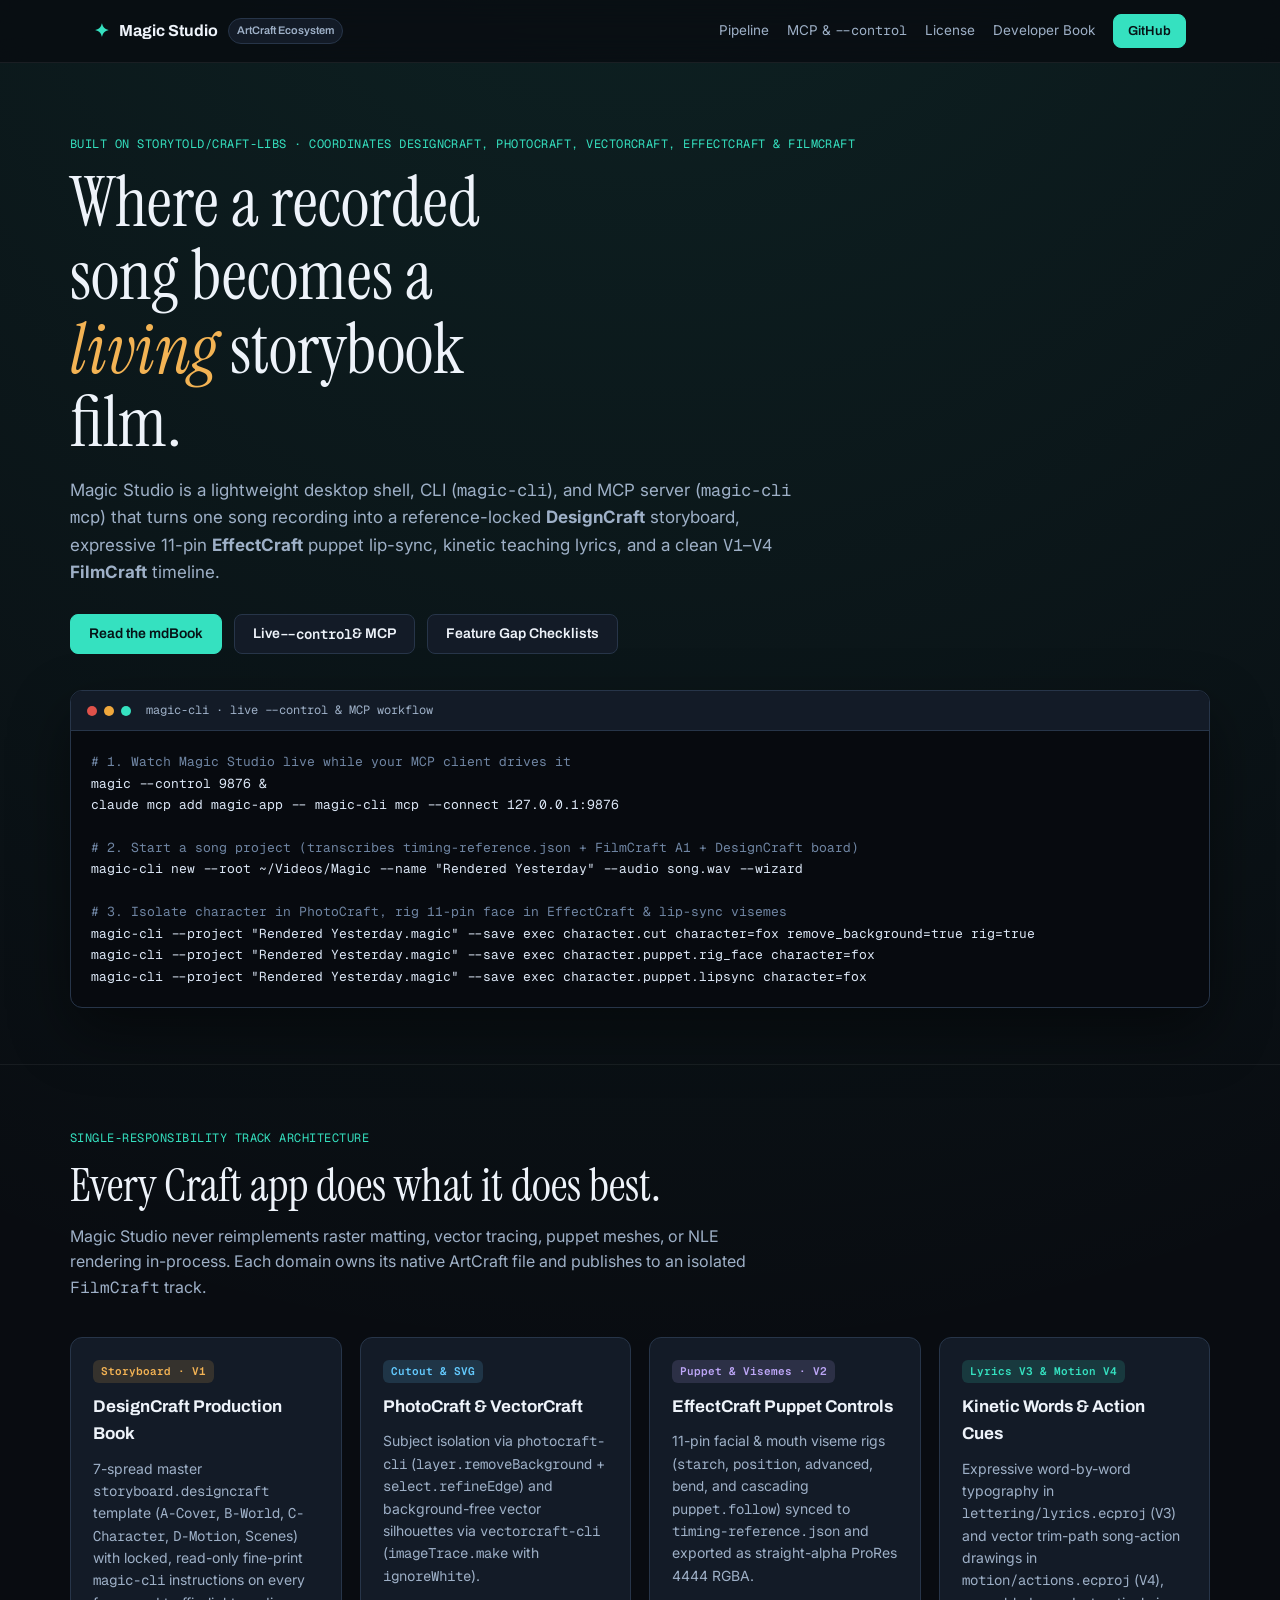
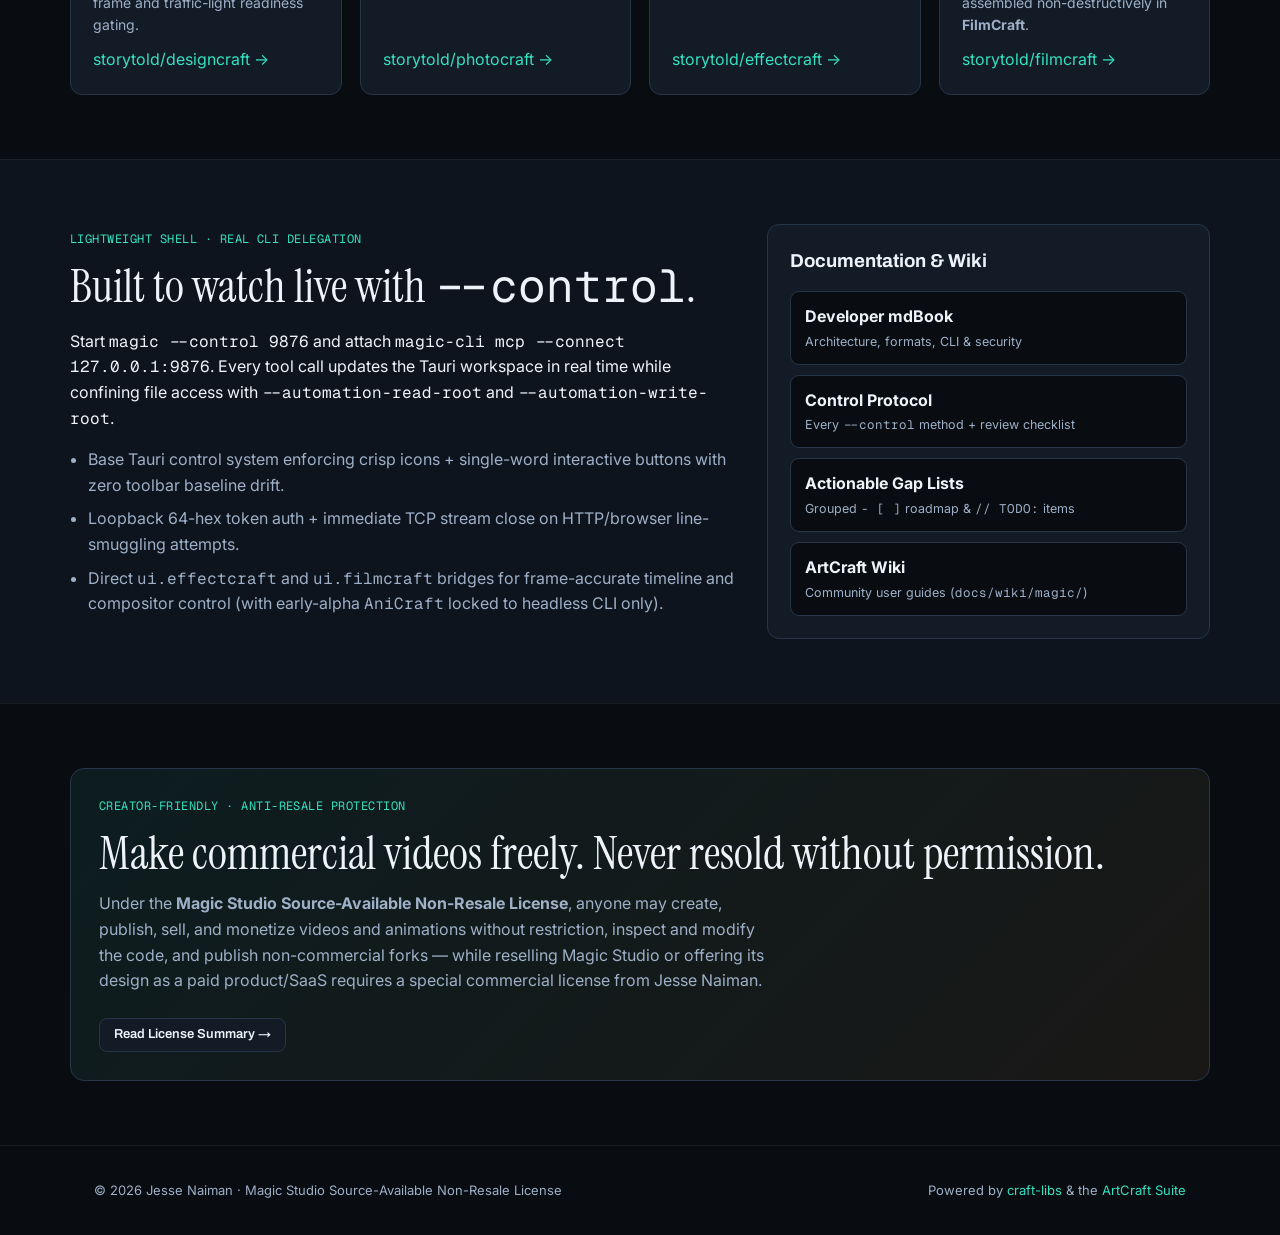
==== site/index.html @ 7c49df8c "Initial commit: Song-driven coordinator for the ArtCraft suite" ====
<!DOCTYPE html>
<html lang="en">
<head>
  <meta charset="utf-8" />
  <meta name="viewport" content="width=device-width, initial-scale=1" />
  <title>Magic Studio — Song-Driven Storyboard, Puppet &amp; Kinetic Video for ArtCraft</title>
  <meta name="description" content="Turn a recorded song into a DesignCraft storyboard, EffectCraft puppet &amp; kinetic-lyric animation, and a multi-track FilmCraft video." />
  <link rel="preconnect" href="https://fonts.googleapis.com" />
  <link rel="preconnect" href="https://fonts.gstatic.com" crossorigin />
  <link href="https://fonts.googleapis.com/css2?family=Archivo:wght@500;600;700&family=Geist+Mono:wght@400;600&family=Instrument+Serif:ital@0;1&family=Inter:wght@400;500;600&display=swap" rel="stylesheet" />
  <link rel="stylesheet" href="./styles.css" />
</head>
<body>
  <header class="site-nav">
    <div class="nav-inner">
      <a class="brand" href="./">
        <span class="brand-spark" aria-hidden="true">✦</span>
        <span class="brand-name">Magic Studio</span>
        <span class="brand-pill">ArtCraft Ecosystem</span>
      </a>
      <nav class="nav-links" aria-label="Primary">
        <a href="#pipeline">Pipeline</a>
        <a href="#control">MCP &amp; <code>--control</code></a>
        <a href="#license">License</a>
        <a href="./book/">Developer Book</a>
        <a class="btn-primary" href="https://github.com/jessenaiman/magic-studio-app">GitHub</a>
      </nav>
    </div>
  </header>

  <main>
    <section class="hero">
      <div class="hero-inner">
        <p class="eyebrow">Built on <code>storytold/craft-libs</code> · Coordinates DesignCraft, PhotoCraft, VectorCraft, EffectCraft &amp; FilmCraft</p>
        <h1>Where a recorded song becomes a <em>living</em> storybook film.</h1>
        <p class="lede">
          Magic Studio is a lightweight desktop shell, CLI (<code>magic-cli</code>), and MCP server (<code>magic-cli mcp</code>) that turns one song recording into a reference-locked <strong>DesignCraft</strong> storyboard, expressive 11-pin <strong>EffectCraft</strong> puppet lip-sync, kinetic teaching lyrics, and a clean <code>V1</code>–<code>V4</code> <strong>FilmCraft</strong> timeline.
        </p>
        <div class="hero-actions">
          <a class="btn-primary btn-lg" href="./book/">Read the mdBook</a>
          <a class="btn-ghost btn-lg" href="./book/automation/mcp.html">Live <code>--control</code> &amp; MCP</a>
          <a class="btn-ghost btn-lg" href="./book/development/gaps.html">Feature Gap Checklists</a>
        </div>

        <div class="terminal-card" role="region" aria-label="Quickstart CLI">
          <div class="terminal-head">
            <span class="dot red"></span><span class="dot amber"></span><span class="dot green"></span>
            <span class="terminal-title">magic-cli · live --control &amp; MCP workflow</span>
          </div>
          <pre><code><span class="c"># 1. Watch Magic Studio live while your MCP client drives it</span>
magic --control 9876 &amp;
claude mcp add magic-app -- magic-cli mcp --connect 127.0.0.1:9876

<span class="c"># 2. Start a song project (transcribes timing-reference.json + FilmCraft A1 + DesignCraft board)</span>
magic-cli new --root ~/Videos/Magic --name "Rendered Yesterday" --audio song.wav --wizard

<span class="c"># 3. Isolate character in PhotoCraft, rig 11-pin face in EffectCraft &amp; lip-sync visemes</span>
magic-cli --project "Rendered Yesterday.magic" --save exec character.cut character=fox remove_background=true rig=true
magic-cli --project "Rendered Yesterday.magic" --save exec character.puppet.rig_face character=fox
magic-cli --project "Rendered Yesterday.magic" --save exec character.puppet.lipsync character=fox</code></pre>
        </div>
      </div>
    </section>

    <section id="pipeline" class="section">
      <div class="section-inner">
        <div class="section-head">
          <p class="eyebrow">Single-Responsibility Track Architecture</p>
          <h2>Every Craft app does what it does best.</h2>
          <p>Magic Studio never reimplements raster matting, vector tracing, puppet meshes, or NLE rendering in-process. Each domain owns its native ArtCraft file and publishes to an isolated <code>FilmCraft</code> track.</p>
        </div>

        <div class="grid-cards">
          <article class="card">
            <div class="card-tag tag-design">Storyboard · V1</div>
            <h3>DesignCraft Production Book</h3>
            <p>7-spread master <code>storyboard.designcraft</code> template (<code>A-Cover</code>, <code>B-World</code>, <code>C-Character</code>, <code>D-Motion</code>, Scenes) with locked, read-only fine-print <code>magic-cli</code> instructions on every frame and traffic-light readiness gating.</p>
            <a href="https://github.com/storytold/designcraft">storytold/designcraft →</a>
          </article>

          <article class="card">
            <div class="card-tag tag-photo">Cutout &amp; SVG</div>
            <h3>PhotoCraft &amp; VectorCraft</h3>
            <p>Subject isolation via <code>photocraft-cli</code> (<code>layer.removeBackground</code> + <code>select.refineEdge</code>) and background-free vector silhouettes via <code>vectorcraft-cli</code> (<code>imageTrace.make</code> with <code>ignoreWhite</code>).</p>
            <a href="https://github.com/storytold/photocraft">storytold/photocraft →</a>
          </article>

          <article class="card">
            <div class="card-tag tag-effect">Puppet &amp; Visemes · V2</div>
            <h3>EffectCraft Puppet Controls</h3>
            <p>11-pin facial &amp; mouth viseme rigs (<code>starch</code>, <code>position</code>, <code>advanced</code>, <code>bend</code>, and cascading <code>puppet.follow</code>) synced to <code>timing-reference.json</code> and exported as straight-alpha ProRes 4444 RGBA.</p>
            <a href="https://github.com/storytold/effectcraft">storytold/effectcraft →</a>
          </article>

          <article class="card">
            <div class="card-tag tag-lyrics">Lyrics V3 &amp; Motion V4</div>
            <h3>Kinetic Words &amp; Action Cues</h3>
            <p>Expressive word-by-word typography in <code>lettering/lyrics.ecproj</code> (<code>V3</code>) and vector trim-path song-action drawings in <code>motion/actions.ecproj</code> (<code>V4</code>), assembled non-destructively in <strong>FilmCraft</strong>.</p>
            <a href="https://github.com/storytold/filmcraft">storytold/filmcraft →</a>
          </article>
        </div>
      </div>
    </section>

    <section id="control" class="section section-alt">
      <div class="section-inner two-col">
        <div>
          <p class="eyebrow">Lightweight Shell · Real CLI Delegation</p>
          <h2>Built to watch live with <code>--control</code>.</h2>
          <p>
            Start <code>magic --control 9876</code> and attach <code>magic-cli mcp --connect 127.0.0.1:9876</code>. Every tool call updates the Tauri workspace in real time while confining file access with <code>--automation-read-root</code> and <code>--automation-write-root</code>.
          </p>
          <ul class="check-list">
            <li>Base Tauri control system enforcing crisp icons + single-word interactive buttons with zero toolbar baseline drift.</li>
            <li>Loopback 64-hex token auth + immediate TCP stream close on HTTP/browser line-smuggling attempts.</li>
            <li>Direct <code>ui.effectcraft</code> and <code>ui.filmcraft</code> bridges for frame-accurate timeline and compositor control (with early-alpha <code>AniCraft</code> locked to headless CLI only).</li>
          </ul>
        </div>
        <div class="panel-box">
          <h3>Documentation &amp; Wiki</h3>
          <div class="doc-links">
            <a href="./book/"><strong>Developer mdBook</strong><span>Architecture, formats, CLI &amp; security</span></a>
            <a href="./book/automation/control-protocol.html"><strong>Control Protocol</strong><span>Every <code>--control</code> method + review checklist</span></a>
            <a href="./book/development/gaps.html"><strong>Actionable Gap Lists</strong><span>Grouped <code>- [ ]</code> roadmap &amp; <code>// TODO:</code> items</span></a>
            <a href="https://github.com/storytold/craft-wiki"><strong>ArtCraft Wiki</strong><span>Community user guides (<code>docs/wiki/magic/</code>)</span></a>
          </div>
        </div>
      </div>
    </section>

    <section id="license" class="section">
      <div class="section-inner license-banner">
        <div>
          <p class="eyebrow">Creator-Friendly · Anti-Resale Protection</p>
          <h2>Make commercial videos freely. Never resold without permission.</h2>
          <p>
            Under the <strong>Magic Studio Source-Available Non-Resale License</strong>, anyone may create, publish, sell, and monetize videos and animations without restriction, inspect and modify the code, and publish non-commercial forks — while reselling Magic Studio or offering its design as a paid product/SaaS requires a special commercial license from Jesse Naiman.
          </p>
        </div>
        <a class="btn-ghost" href="./book/project/licenses.html">Read License Summary →</a>
      </div>
    </section>
  </main>

  <footer class="site-footer">
    <div class="nav-inner">
      <span>© 2026 Jesse Naiman · Magic Studio Source-Available Non-Resale License</span>
      <span>Powered by <a href="https://github.com/storytold/craft-libs">craft-libs</a> &amp; the <a href="https://github.com/storytold">ArtCraft Suite</a></span>
    </div>
  </footer>
</body>
</html>
---- site/styles.css ----
:root {
  --bg: #090c11;
  --bg-alt: #0e141d;
  --surface: #131b27;
  --surface-2: #1a2536;
  --line: #273549;
  --text: #eef3fa;
  --muted: #9eb0c7;
  --accent: #35e1c0;
  --accent-ink: #061316;
  --amber: #f3b354;
  --purple: #bda6f7;
  --blue: #64cbff;
  --serif: "Instrument Serif", Georgia, serif;
  --sans: "Inter", system-ui, -apple-system, sans-serif;
  --display: "Archivo", "Inter", sans-serif;
  --mono: "Geist Mono", ui-monospace, SFMono-Regular, monospace;
}

* {
  box-sizing: border-box;
}

body {
  margin: 0;
  background: radial-gradient(circle at 50% -10%, rgba(53, 225, 192, 0.11), transparent 52%), var(--bg);
  color: var(--text);
  font-family: var(--sans);
  line-height: 1.6;
  -webkit-font-smoothing: antialiased;
}

a {
  color: var(--accent);
  text-decoration: none;
}

code, pre {
  font-family: var(--mono);
}

.site-nav {
  position: sticky;
  top: 0;
  z-index: 20;
  backdrop-filter: blur(14px);
  background: rgba(9, 12, 17, 0.84);
  border-bottom: 1px solid rgba(255, 255, 255, 0.07);
}

.nav-inner {
  max-width: 1140px;
  margin: 0 auto;
  padding: 14px 24px;
  display: flex;
  align-items: center;
  justify-content: space-between;
  gap: 16px;
  flex-wrap: wrap;
}

.brand {
  display: inline-flex;
  align-items: center;
  gap: 10px;
  color: var(--text);
  font-family: var(--display);
  font-weight: 700;
  font-size: 16px;
}

.brand-spark {
  color: var(--accent);
  font-size: 18px;
}

.brand-pill {
  font-size: 11px;
  font-weight: 600;
  padding: 3px 8px;
  border-radius: 999px;
  border: 1px solid var(--line);
  background: var(--surface);
  color: var(--muted);
}

.nav-links {
  display: flex;
  align-items: center;
  gap: 18px;
  flex-wrap: wrap;
  font-size: 13.5px;
}

.nav-links a:not(.btn-primary) {
  color: var(--muted);
}

.nav-links a:not(.btn-primary):hover {
  color: var(--text);
}

.btn-primary,
.btn-ghost {
  display: inline-flex;
  align-items: center;
  justify-content: center;
  height: 34px;
  padding: 0 14px;
  border-radius: 8px;
  font-family: var(--display);
  font-size: 13px;
  font-weight: 600;
  line-height: 1;
  transition: filter 140ms ease, border-color 140ms ease;
}

.btn-lg {
  height: 40px;
  padding: 0 18px;
  font-size: 14px;
}

.btn-primary {
  background: var(--accent);
  color: var(--accent-ink);
  border: 1px solid var(--accent);
}

.btn-primary:hover {
  filter: brightness(1.07);
}

.btn-ghost {
  background: var(--surface);
  color: var(--text);
  border: 1px solid var(--line);
}

.btn-ghost:hover {
  border-color: var(--accent);
  color: var(--accent);
}

.hero {
  padding: 72px 24px 56px;
}

.hero-inner,
.section-inner {
  max-width: 1140px;
  margin: 0 auto;
}

.eyebrow {
  margin: 0 0 12px;
  font-family: var(--mono);
  font-size: 12px;
  letter-spacing: 0.04em;
  text-transform: uppercase;
  color: var(--accent);
}

h1 {
  margin: 0 0 18px;
  font-family: var(--serif);
  font-weight: 400;
  font-size: clamp(2.6rem, 5.4vw, 4.4rem);
  line-height: 1.06;
  max-width: 16ch;
}

h1 em {
  color: var(--amber);
  font-style: italic;
}

h2 {
  margin: 0 0 12px;
  font-family: var(--serif);
  font-weight: 400;
  font-size: clamp(2rem, 3.6vw, 2.9rem);
  line-height: 1.12;
}

.lede {
  max-width: 68ch;
  font-size: 17px;
  color: var(--muted);
  margin: 0 0 28px;
}

.hero-actions {
  display: flex;
  flex-wrap: wrap;
  gap: 12px;
  margin-bottom: 36px;
}

.terminal-card {
  background: #070a0f;
  border: 1px solid var(--line);
  border-radius: 12px;
  overflow: hidden;
  box-shadow: 0 24px 60px rgba(0, 0, 0, 0.45);
}

.terminal-head {
  display: flex;
  align-items: center;
  gap: 7px;
  padding: 10px 16px;
  background: var(--surface);
  border-bottom: 1px solid var(--line);
}

.dot {
  width: 10px;
  height: 10px;
  border-radius: 50%;
}
.dot.red { background: #e0524a; }
.dot.amber { background: #f0a83c; }
.dot.green { background: #35e1c0; }

.terminal-title {
  margin-left: 8px;
  font-family: var(--mono);
  font-size: 12px;
  color: var(--muted);
}

.terminal-card pre {
  margin: 0;
  padding: 20px;
  overflow-x: auto;
  font-size: 13px;
  line-height: 1.65;
  color: #dbe6f5;
}

.terminal-card .c {
  color: #6f85a3;
}

.section {
  padding: 64px 24px;
  border-top: 1px solid rgba(255, 255, 255, 0.06);
}

.section-alt {
  background: var(--bg-alt);
}

.section-head {
  max-width: 68ch;
  margin-bottom: 36px;
}

.section-head p:last-child {
  color: var(--muted);
  margin: 0;
}

.grid-cards {
  display: grid;
  grid-template-columns: repeat(auto-fit, minmax(245px, 1fr));
  gap: 18px;
}

.card {
  background: var(--surface);
  border: 1px solid var(--line);
  border-radius: 12px;
  padding: 22px;
  display: flex;
  flex-direction: column;
  gap: 10px;
}

.card h3 {
  margin: 0;
  font-family: var(--display);
  font-size: 17px;
}

.card p {
  margin: 0;
  color: var(--muted);
  font-size: 14px;
  flex: 1;
}

.card-tag {
  align-self: flex-start;
  font-family: var(--mono);
  font-size: 11px;
  padding: 3px 8px;
  border-radius: 6px;
  font-weight: 600;
}

.tag-design { background: rgba(243, 179, 84, 0.15); color: var(--amber); }
.tag-photo { background: rgba(100, 203, 255, 0.15); color: var(--blue); }
.tag-effect { background: rgba(189, 166, 247, 0.15); color: var(--purple); }
.tag-lyrics { background: rgba(53, 225, 192, 0.15); color: var(--accent); }

.two-col {
  display: grid;
  grid-template-columns: 1.2fr 0.8fr;
  gap: 32px;
  align-items: center;
}

@media (max-width: 820px) {
  .two-col {
    grid-template-columns: 1fr;
  }
}

.check-list {
  padding-left: 18px;
  color: var(--muted);
  display: grid;
  gap: 8px;
}

.panel-box {
  background: var(--surface);
  border: 1px solid var(--line);
  border-radius: 12px;
  padding: 22px;
}

.panel-box h3 {
  margin: 0 0 14px;
  font-family: var(--display);
}

.doc-links {
  display: grid;
  gap: 10px;
}

.doc-links a {
  display: flex;
  flex-direction: column;
  gap: 2px;
  padding: 12px 14px;
  border-radius: 9px;
  background: var(--bg);
  border: 1px solid var(--line);
  color: var(--text);
}

.doc-links a:hover {
  border-color: var(--accent);
}

.doc-links span {
  font-size: 12.5px;
  color: var(--muted);
}

.license-banner {
  background: linear-gradient(135deg, rgba(53, 225, 192, 0.08), rgba(243, 179, 84, 0.07));
  border: 1px solid var(--line);
  border-radius: 14px;
  padding: 28px;
  display: flex;
  align-items: center;
  justify-content: space-between;
  gap: 24px;
  flex-wrap: wrap;
}

.license-banner p:last-child {
  margin: 0;
  color: var(--muted);
  max-width: 68ch;
}

.site-footer {
  border-top: 1px solid rgba(255, 255, 255, 0.07);
  padding: 20px 0;
  color: var(--muted);
  font-size: 13px;
}
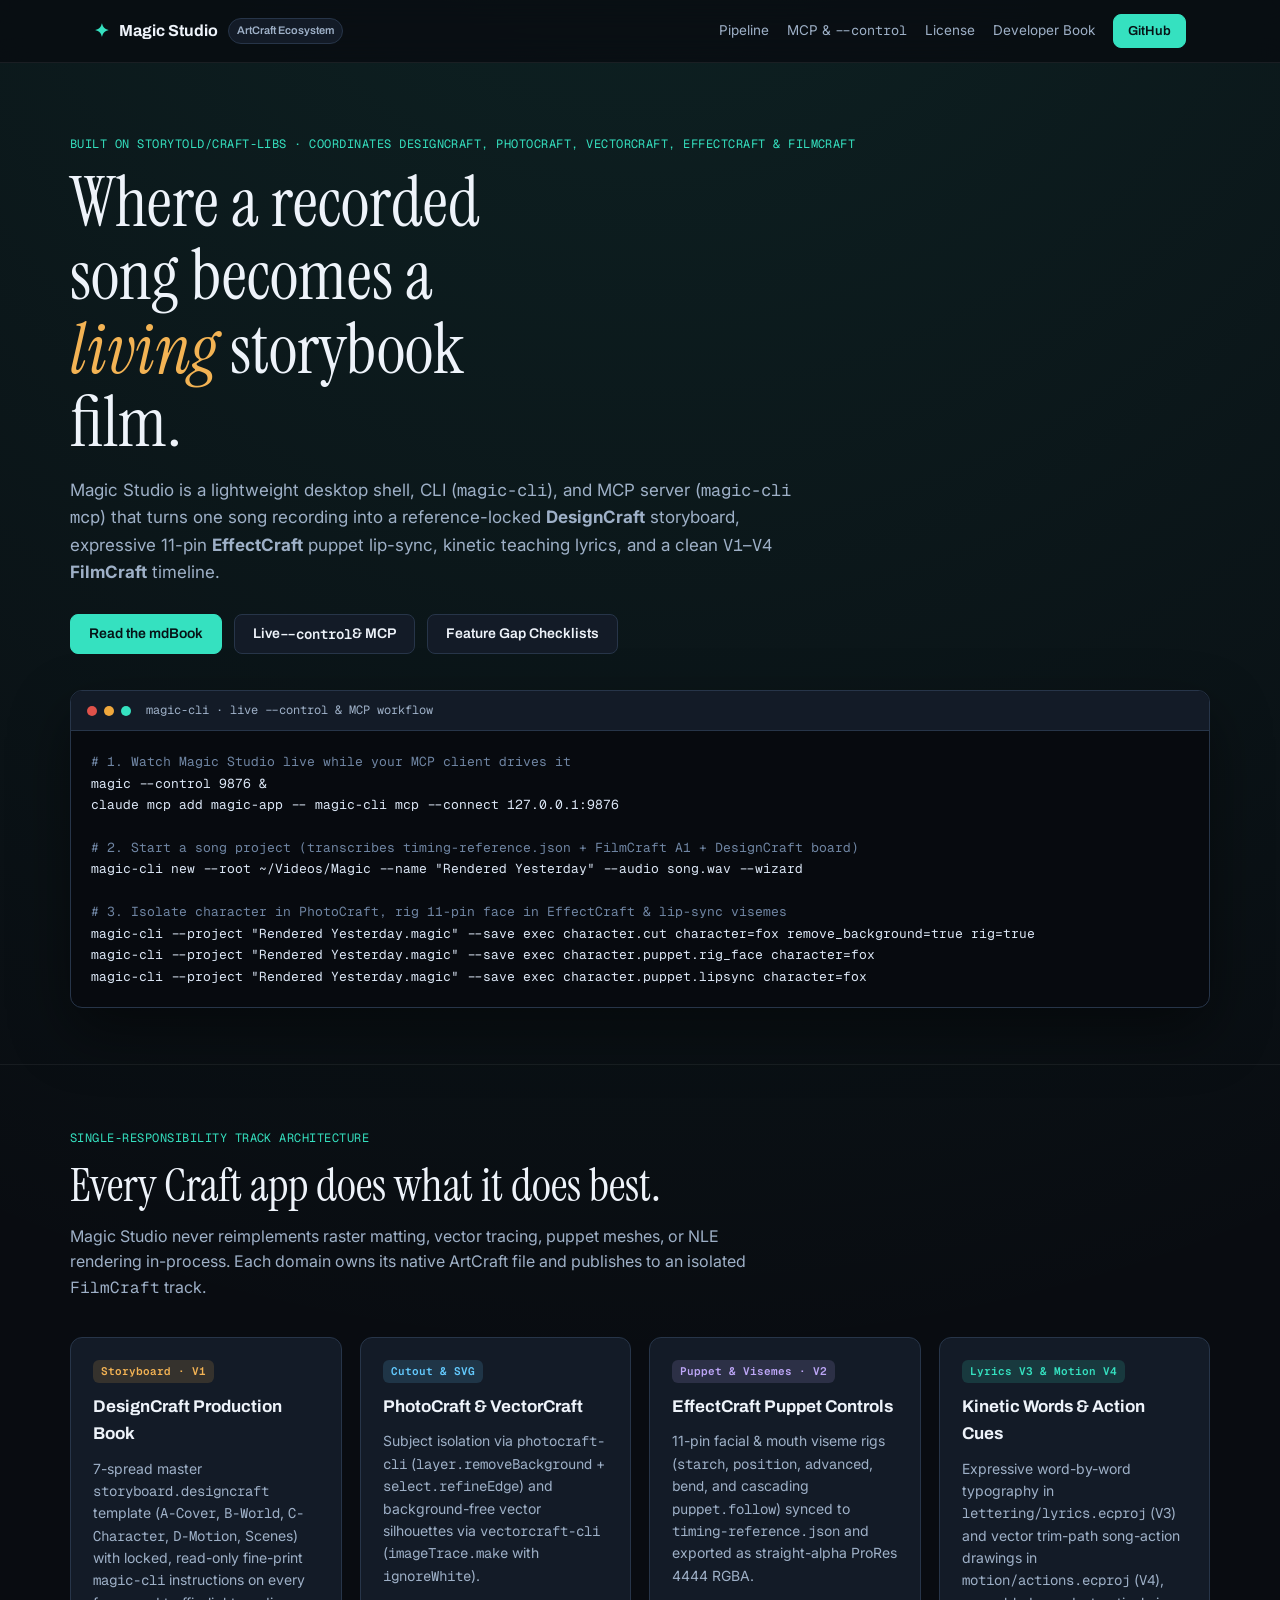
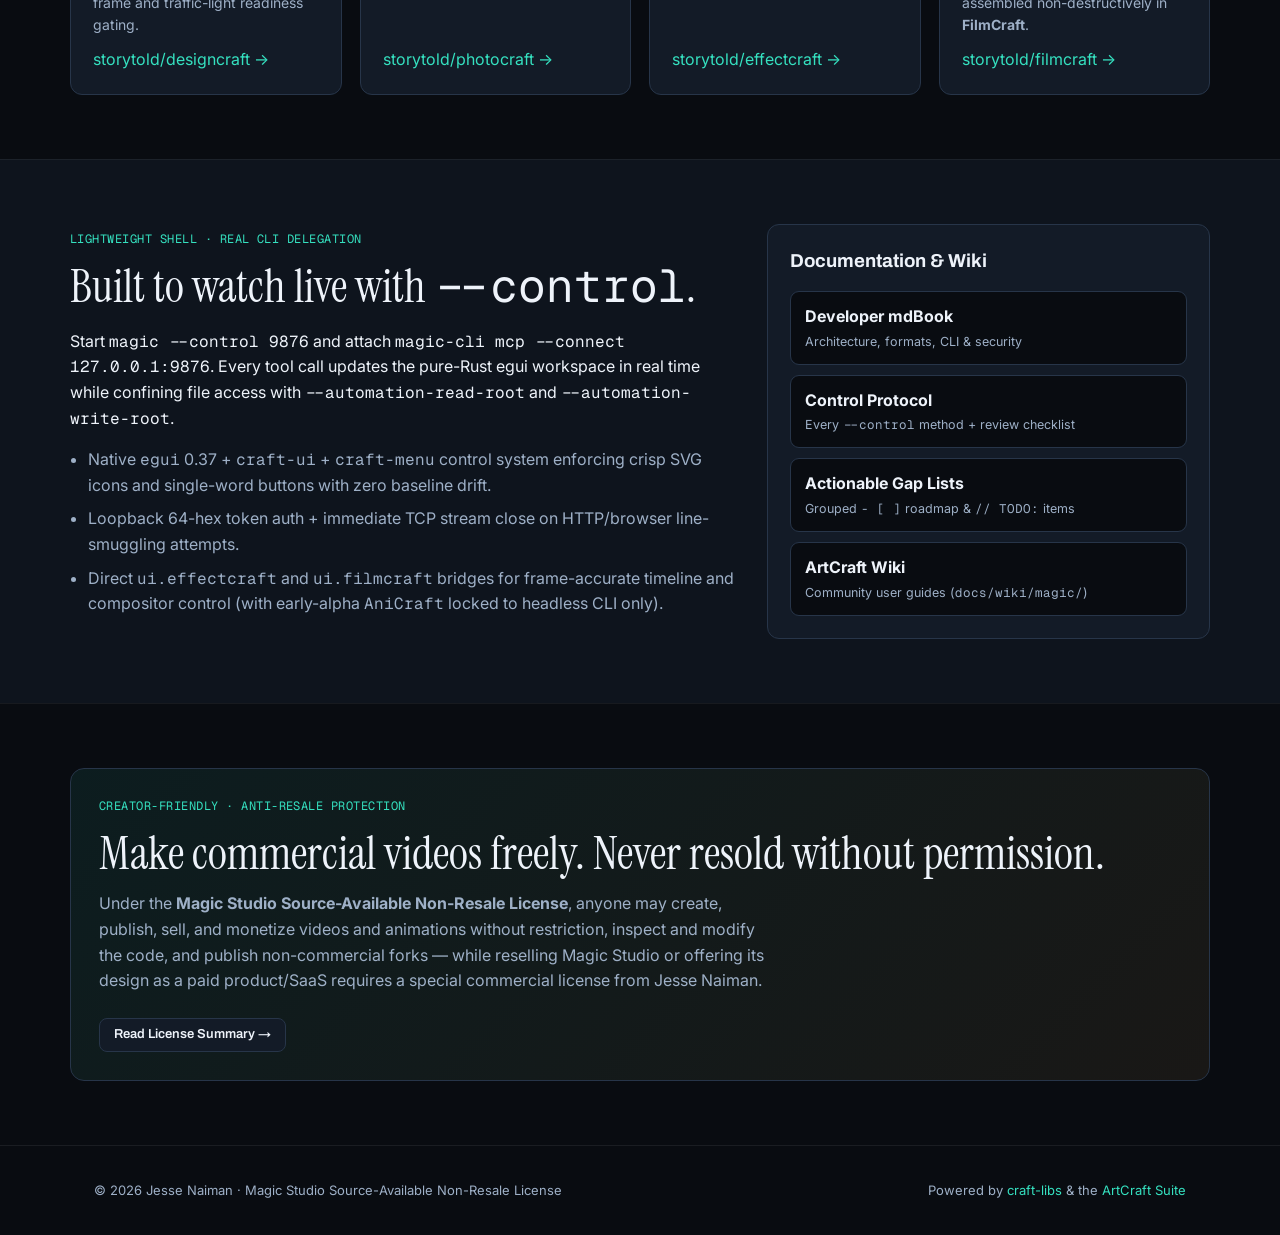
==== commit cdd3888d: "magic-fixes-4: Craft-project-native pipeline & EffectCraft→FilmCraft interop - Pure-Rust eframe 0.37" ====
--- a/site/index.html
+++ b/site/index.html
@@ -23,7 +23,7 @@
         <a href="#control">MCP &amp; <code>--control</code></a>
         <a href="#license">License</a>
         <a href="./book/">Developer Book</a>
-        <a class="btn-primary" href="https://github.com/jessenaiman/magic-studio-app">GitHub</a>
+        <a class="btn-primary" href="https://github.com/jessenaiman/magic">GitHub</a>
       </nav>
     </div>
   </header>
@@ -108,10 +108,10 @@
           <p class="eyebrow">Lightweight Shell · Real CLI Delegation</p>
           <h2>Built to watch live with <code>--control</code>.</h2>
           <p>
-            Start <code>magic --control 9876</code> and attach <code>magic-cli mcp --connect 127.0.0.1:9876</code>. Every tool call updates the Tauri workspace in real time while confining file access with <code>--automation-read-root</code> and <code>--automation-write-root</code>.
+            Start <code>magic --control 9876</code> and attach <code>magic-cli mcp --connect 127.0.0.1:9876</code>. Every tool call updates the pure-Rust egui workspace in real time while confining file access with <code>--automation-read-root</code> and <code>--automation-write-root</code>.
           </p>
           <ul class="check-list">
-            <li>Base Tauri control system enforcing crisp icons + single-word interactive buttons with zero toolbar baseline drift.</li>
+            <li>Native <code>egui</code> 0.37 + <code>craft-ui</code> + <code>craft-menu</code> control system enforcing crisp SVG icons and single-word buttons with zero baseline drift.</li>
             <li>Loopback 64-hex token auth + immediate TCP stream close on HTTP/browser line-smuggling attempts.</li>
             <li>Direct <code>ui.effectcraft</code> and <code>ui.filmcraft</code> bridges for frame-accurate timeline and compositor control (with early-alpha <code>AniCraft</code> locked to headless CLI only).</li>
           </ul>
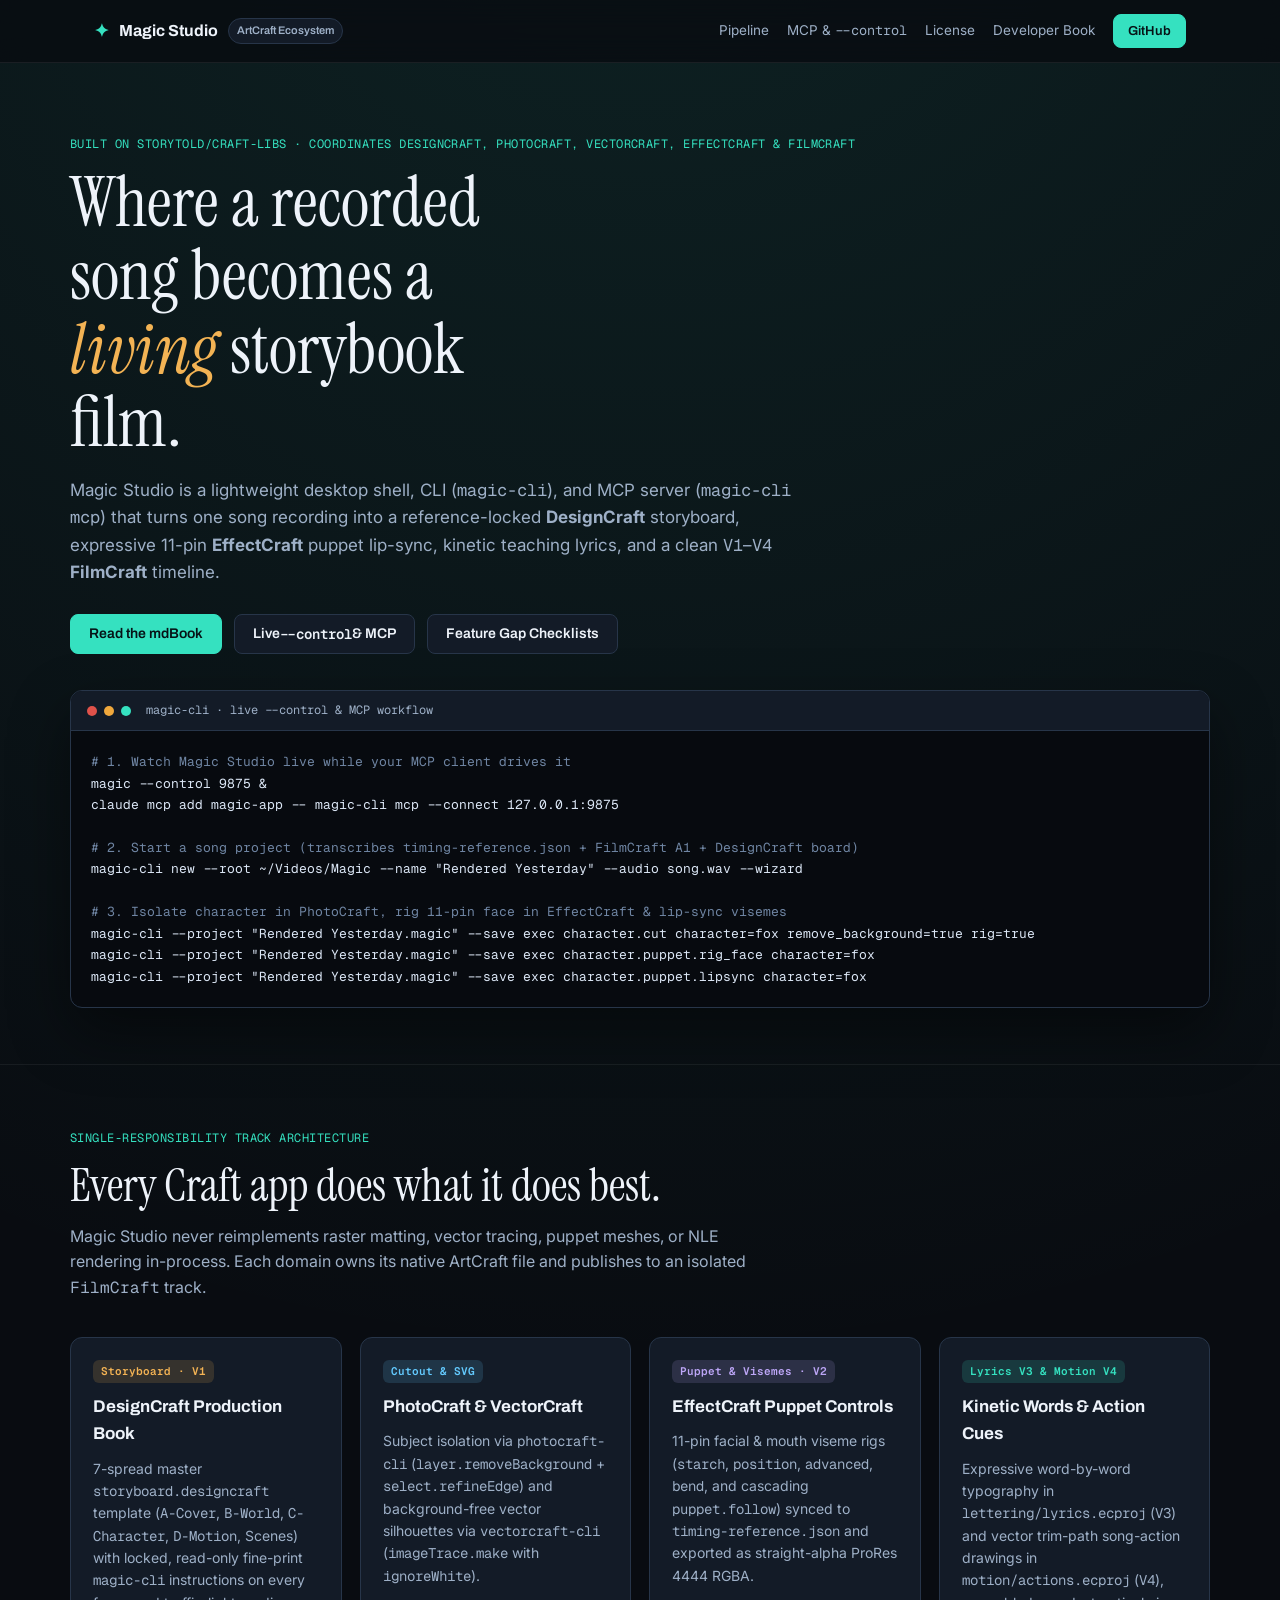
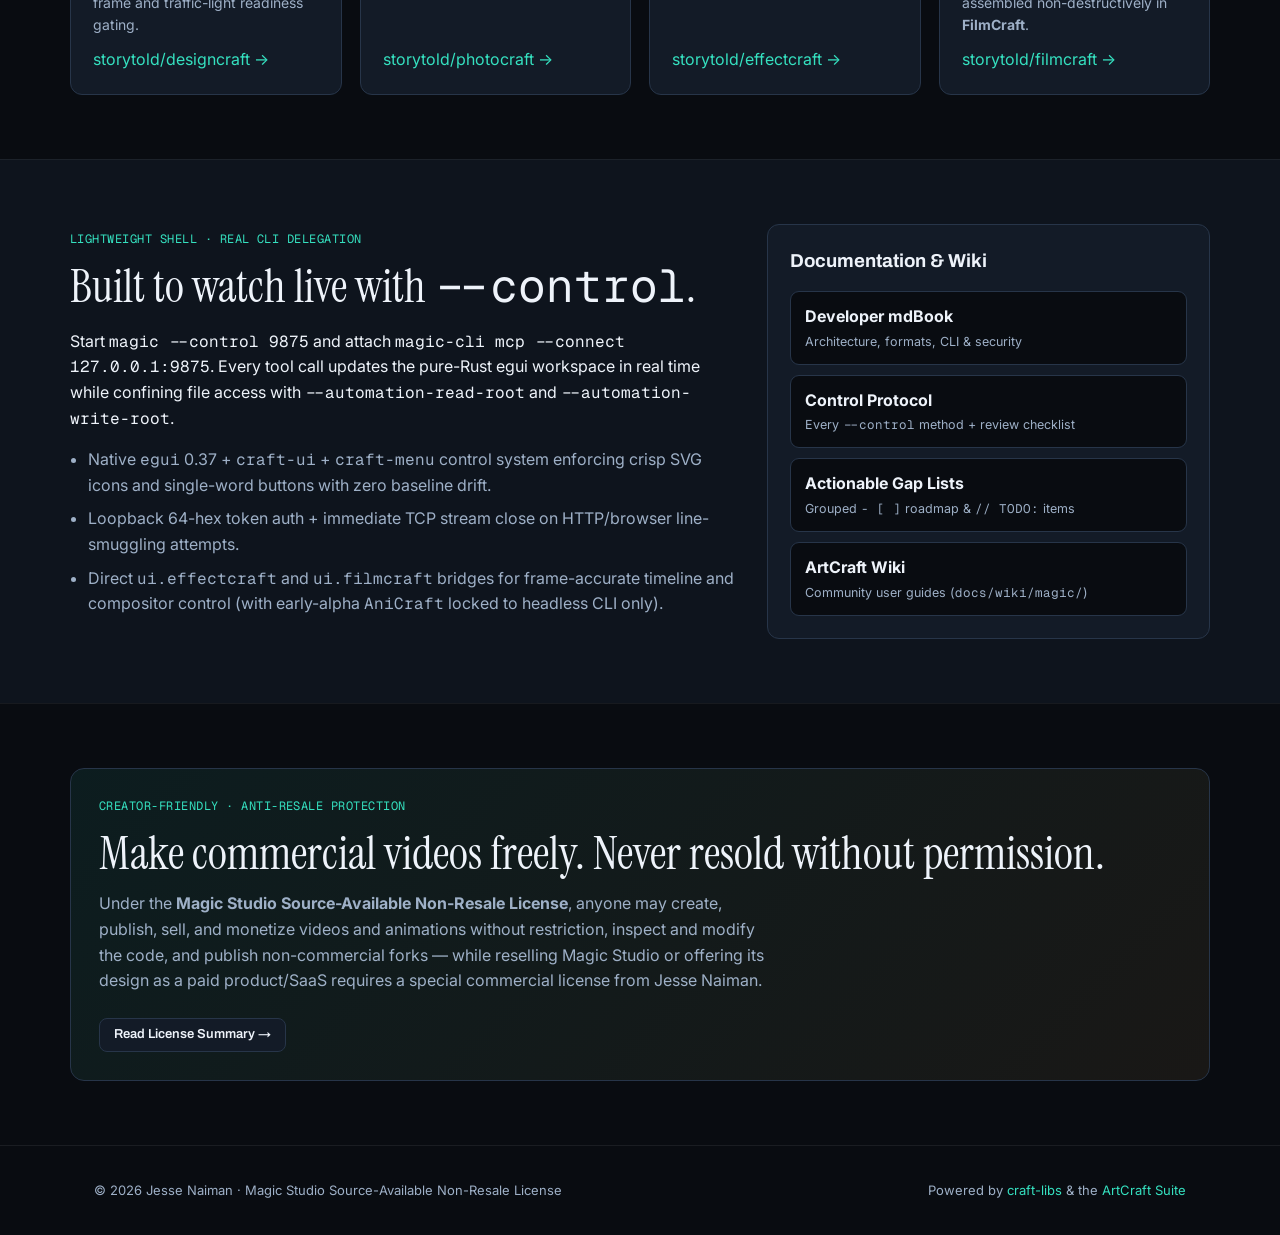
==== commit 2cfbc164: "Import complete pre-alpha ZIP snapshot without fixes Source: magic-studio-per-alpha.zip SHA256: f716" ====
--- a/site/index.html
+++ b/site/index.html
@@ -48,8 +48,8 @@
             <span class="terminal-title">magic-cli · live --control &amp; MCP workflow</span>
           </div>
           <pre><code><span class="c"># 1. Watch Magic Studio live while your MCP client drives it</span>
-magic --control 9876 &amp;
-claude mcp add magic-app -- magic-cli mcp --connect 127.0.0.1:9876
+magic --control 9875 &amp;
+claude mcp add magic-app -- magic-cli mcp --connect 127.0.0.1:9875
 
 <span class="c"># 2. Start a song project (transcribes timing-reference.json + FilmCraft A1 + DesignCraft board)</span>
 magic-cli new --root ~/Videos/Magic --name "Rendered Yesterday" --audio song.wav --wizard
@@ -108,7 +108,7 @@
           <p class="eyebrow">Lightweight Shell · Real CLI Delegation</p>
           <h2>Built to watch live with <code>--control</code>.</h2>
           <p>
-            Start <code>magic --control 9876</code> and attach <code>magic-cli mcp --connect 127.0.0.1:9876</code>. Every tool call updates the pure-Rust egui workspace in real time while confining file access with <code>--automation-read-root</code> and <code>--automation-write-root</code>.
+            Start <code>magic --control 9875</code> and attach <code>magic-cli mcp --connect 127.0.0.1:9875</code>. Every tool call updates the pure-Rust egui workspace in real time while confining file access with <code>--automation-read-root</code> and <code>--automation-write-root</code>.
           </p>
           <ul class="check-list">
             <li>Native <code>egui</code> 0.37 + <code>craft-ui</code> + <code>craft-menu</code> control system enforcing crisp SVG icons and single-word buttons with zero baseline drift.</li>
